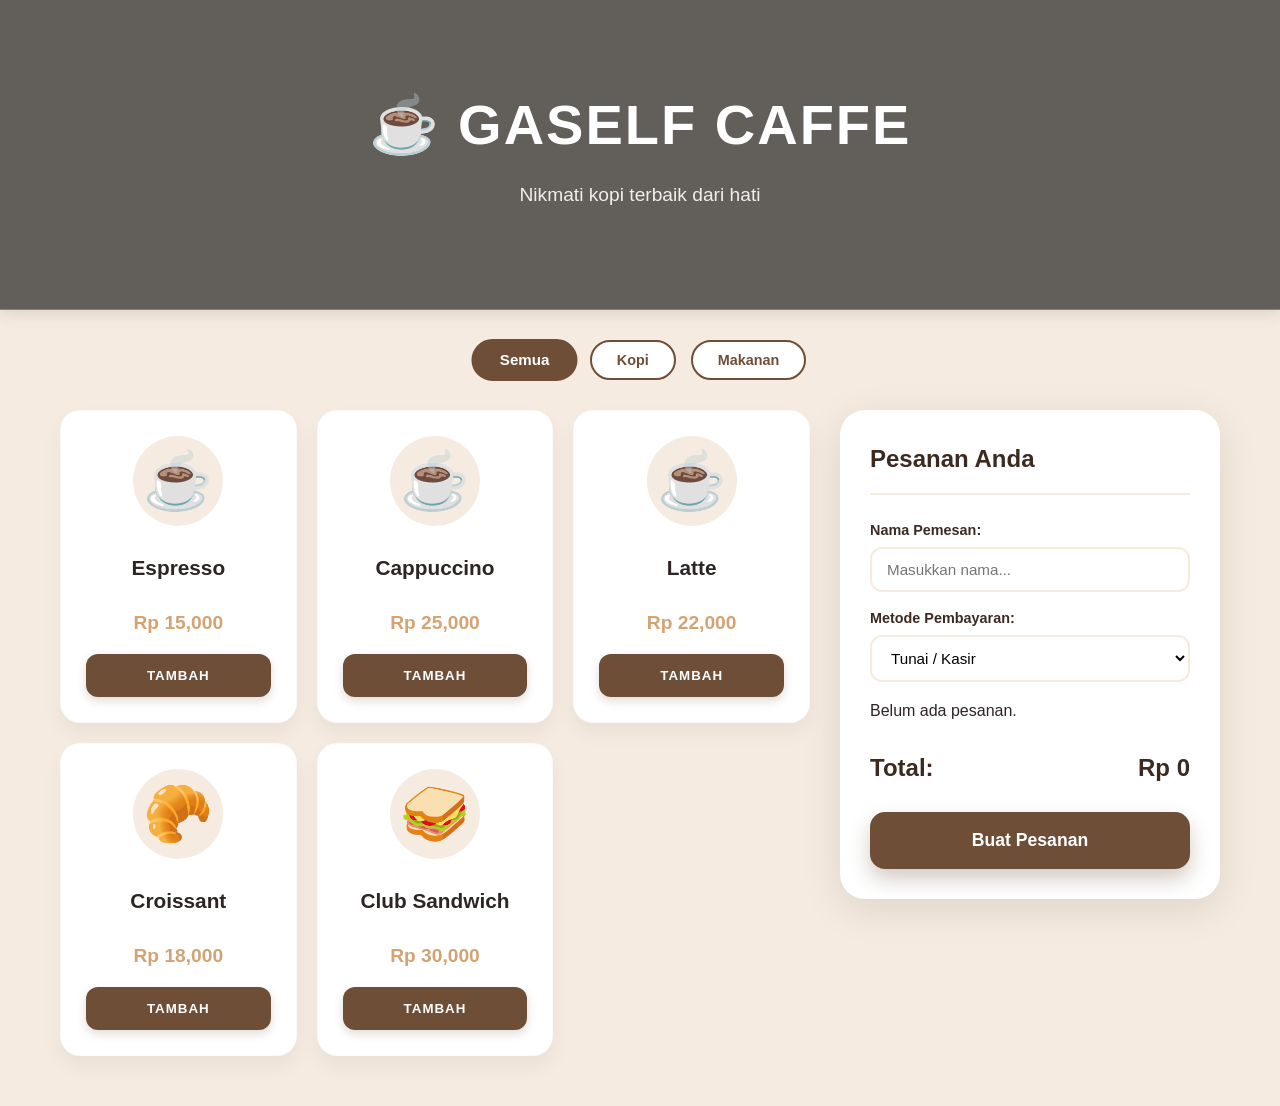
==== index.html @ 6dd18701 "Add files via upload" ====
<!DOCTYPE html>
<html lang="id">
<head>
    <meta charset="UTF-8">
    <meta name="viewport" content="width=device-width, initial-scale=1.0">
    <title>Kopi Senja - Premium Order</title>
    <link rel="stylesheet" href="style.css">
    <link href="https://googleapis.com" rel="stylesheet">
</head>
<body>

    <header>
        <h1>☕ Gaself Caffe</h1>
        <p>Nikmati kopi terbaik dari hati</p>
    </header>

    <div class="filter-container">
        <button class="btn-filter active" onclick="filterMenu('semua', this)">Semua</button>
        <button class="btn-filter" onclick="filterMenu('kopi', this)">Kopi</button>
        <button class="btn-filter" onclick="filterMenu('makanan', this)">Makanan</button>
    </div>

    <main class="main-content">
        <!-- Daftar Menu -->
        <div class="container" id="menu-container"></div>

        <!-- Sidebar Keranjang -->
        <aside class="cart-sidebar">
            <div class="cart">
                <h3>Pesanan Anda</h3>
                
                <div class="input-group">
                    <label>Nama Pemesan:</label>
                    <input type="text" id="customer-name" placeholder="Masukkan nama..." autocomplete="off">
                </div>

                <div class="input-group">
                    <label>Metode Pembayaran:</label>
                    <select id="payment-method">
                        <option value="Tunai">Tunai / Kasir</option>
                        <option value="QRIS">QRIS / E-Wallet</option>
                        <option value="Transfer">Transfer Bank</option>
                    </select>
                </div>

                <div id="cart-items">
                    <p class="empty-msg">Belum ada pesanan.</p>
                </div>

                <div class="cart-footer">
                    <div class="total-section">
                        <span>Total:</span>
                        <span id="total-price">Rp 0</span>
                    </div>
                    <button class="btn-checkout" onclick="buatPesanan()">Buat Pesanan</button>
                </div>
            </div>
        </aside>
    </main>

    <!-- MODAL QRIS -->
    <div id="qris-modal" class="modal">
        <div class="modal-content">
            <span class="close" onclick="closeModal()">&times;</span>
            <h3>Scan untuk Membayar</h3>
            <p>Silakan scan QRIS di bawah ini:</p>
            <img src="https://qrserver.com" alt="QRIS Code">
            <p id="qris-total" style="font-weight: bold; font-size: 1.2rem; margin-top: 10px;"></p>
            <button class="btn-add" onclick="orderSelesai()">Sudah Bayar</button>
        </div>
    </div>

    <script>
        const menu = [
            { id: 1, nama: "Espresso", harga: 15000, kategori: "kopi", img: "☕" },
            { id: 2, nama: "Cappuccino", harga: 25000, kategori: "kopi", img: "☕" },
            { id: 3, nama: "Latte", harga: 22000, kategori: "kopi", img: "☕" },
            { id: 4, nama: "Croissant", harga: 18000, kategori: "makanan", img: "🥐" },
            { id: 5, nama: "Club Sandwich", harga: 30000, kategori: "makanan", img: "🥪" }
        ];

        let cart = {};

        function renderMenu(kat = 'semua') {
            const container = document.getElementById('menu-container');
            container.innerHTML = '';
            const filtered = kat === 'semua' ? menu : menu.filter(m => m.kategori === kat);
            filtered.forEach(item => {
                container.innerHTML += `
                    <div class="menu-item">
                        <div class="item-img">${item.img}</div>
                        <h3>${item.nama}</h3>
                        <p class="price">Rp ${item.harga.toLocaleString()}</p>
                        <button class="btn-add" onclick="changeQty(${item.id}, 1)">Tambah</button>
                    </div>
                `;
            });
        }

        function filterMenu(kat, btn) {
            document.querySelectorAll('.btn-filter').forEach(b => b.classList.remove('active'));
            btn.classList.add('active');
            renderMenu(kat);
        }

        function changeQty(id, delta) {
            if (!cart[id]) { if (delta > 0) cart[id] = 1; } 
            else { cart[id] += delta; if (cart[id] <= 0) delete cart[id]; }
            updateCart();
        }

        function updateCart() {
            const cartList = document.getElementById('cart-items');
            const totalDisplay = document.getElementById('total-price');
            const keys = Object.keys(cart);
            if (keys.length === 0) {
                cartList.innerHTML = '<p class="empty-msg">Belum ada pesanan.</p>';
                totalDisplay.innerText = 'Rp 0';
                return;
            }
            cartList.innerHTML = '';
            let total = 0;
            keys.forEach(id => {
                const item = menu.find(m => m.id == id);
                total += item.harga * cart[id];
                cartList.innerHTML += `
                    <div class="cart-item">
                        <div class="item-info"><strong>${item.nama}</strong><span>Rp ${item.harga.toLocaleString()}</span></div>
                        <div class="qty-control">
                            <button onclick="changeQty(${id}, -1)">-</button><span>${cart[id]}</span><button onclick="changeQty(${id}, 1)">+</button>
                        </div>
                    </div>
                `;
            });
            totalDisplay.innerText = `Rp ${total.toLocaleString()}`;
        }

        function buatPesanan() {
            const nama = document.getElementById('customer-name').value;
            const metode = document.getElementById('payment-method').value;
            const total = document.getElementById('total-price').innerText;
            if (!nama) return alert("Masukkan nama pemesan!");
            if (Object.keys(cart).length === 0) return alert("Keranjang kosong!");

            if (metode === "QRIS") {
                document.getElementById('qris-total').innerText = "Total: " + total;
                document.getElementById('qris-modal').style.display = "block";
            } else {
                alert(`Pesanan diterima!\nNama: ${nama}\nMetode: ${metode}\nTotal: ${total}`);
                orderSelesai();
            }
        }

        function orderSelesai() {
            cart = {};
            document.getElementById('customer-name').value = '';
            document.getElementById('qris-modal').style.display = "none";
            updateCart();
            alert("Pesanan Anda sedang diproses!");
        }

        function closeModal() { document.getElementById('qris-modal').style.display = "none"; }
        renderMenu();
    </script>
</body>
</html>
---- style.css ----
/* --- Google Fonts --- */
@import url('https://googleapis.com');

/* --- Root Variables (Warna Tema) --- */
:root {
    --primary: #6f4e37;       /* Cokelat Kopi */
    --primary-dark: #3c2a21;  /* Cokelat Tua */
    --accent: #d4a373;        /* Krem Kayu */
    --light: #f5ebe0;         /* Background Lembut */
    --white: #ffffff;
    --text: #2d2424;
    --shadow: rgba(0, 0, 0, 0.1);
}

/* --- Pengaturan Dasar --- */
* {
    box-sizing: border-box;
    transition: all 0.3s ease;
}

body {
    font-family: 'Poppins', sans-serif;
    background-color: var(--light);
    color: var(--text);
    margin: 0;
    padding: 0;
    line-height: 1.6;
}

/* --- Header Mewah --- */
header {
    background: linear-gradient(rgba(0,0,0,0.6), rgba(0,0,0,0.6)), 
                url('https://unsplash.com');
    background-size: cover;
    background-position: center;
    color: var(--white);
    text-align: center;
    padding: 80px 20px;
    margin-bottom: 30px;
    box-shadow: 0 4px 15px var(--shadow);
}

header h1 {
    margin: 0;
    font-size: 3.5rem;
    letter-spacing: 2px;
    text-transform: uppercase;
}

header p {
    font-size: 1.2rem;
    opacity: 0.9;
    margin-top: 10px;
}

/* --- Filter Kategori --- */
.filter-container {
    display: flex;
    justify-content: center;
    gap: 15px;
    margin-bottom: 30px;
    padding: 0 20px;
}

.btn-filter {
    padding: 10px 25px;
    border: 2px solid var(--primary);
    background: var(--white);
    color: var(--primary);
    border-radius: 30px;
    cursor: pointer;
    font-weight: 600;
    font-size: 0.9rem;
}

.btn-filter.active, .btn-filter:hover {
    background: var(--primary);
    color: var(--white);
    transform: scale(1.05);
}

/* --- Layout Utama (Perbaikan Kolom) --- */
.main-content {
    display: grid;
    grid-template-columns: 1fr 380px;
    gap: 30px;
    max-width: 1200px;
    margin: 0 auto;
    padding: 0 20px 50px 20px;
    align-items: start; /* Supaya kolom menu tidak memanjang kebawah mengikuti keranjang */
}

/* --- Grid Menu --- */
.container {
    display: grid;
    grid-template-columns: repeat(auto-fill, minmax(220px, 1fr));
    grid-auto-rows: max-content; 
    gap: 20px;
    align-items: start;
}

.menu-item {
    background: var(--white);
    padding: 25px;
    border-radius: 20px;
    text-align: center;
    box-shadow: 0 10px 20px rgba(0,0,0,0.05);
    border: 1px solid rgba(0,0,0,0.02);
    height: fit-content; 
    display: flex;
    flex-direction: column;
    justify-content: center;
}

.menu-item:hover {
    transform: translateY(-10px);
    box-shadow: 0 15px 30px rgba(0,0,0,0.1);
}

.item-img {
    font-size: 3.5rem; 
    background: var(--light);
    width: 90px;
    height: 90px;
    line-height: 90px;
    border-radius: 50%;
    margin: 0 auto 15px;
}

.menu-item h3 {
    margin: 10px 0 5px;
    font-size: 1.3rem;
}

.price {
    color: var(--accent);
    font-weight: 700;
    font-size: 1.2rem;
    margin-bottom: 15px;
}

/* --- Tombol TAMBAH Premium --- */
.btn-add {
    background: var(--primary);
    color: var(--white);
    border: none;
    padding: 14px;
    width: 100%;
    border-radius: 12px;
    cursor: pointer;
    font-weight: 700;
    text-transform: uppercase;
    letter-spacing: 1px;
    box-shadow: 0 4px 10px rgba(111, 78, 55, 0.2);
    display: flex;
    align-items: center;
    justify-content: center;
}

.btn-add:hover {
    background: var(--primary-dark);
    transform: translateY(-3px);
    box-shadow: 0 6px 15px rgba(111, 78, 55, 0.3);
}

.btn-add:active {
    transform: scale(0.95);
}

/* --- Sidebar Keranjang --- */
.cart {
    background: var(--white);
    padding: 30px;
    border-radius: 25px;
    box-shadow: 0 10px 40px rgba(0,0,0,0.1);
    position: sticky;
    top: 30px;
    height: fit-content;
}

.cart h3 {
    border-bottom: 2px solid var(--light);
    padding-bottom: 15px;
    margin-top: 0;
    font-size: 1.5rem;
    color: var(--primary-dark);
}

/* --- Form Input Pesanan --- */
.input-group {
    margin-bottom: 15px;
    text-align: left;
}

.input-group label {
    display: block;
    font-weight: 600;
    font-size: 0.9rem;
    margin-bottom: 5px;
    color: var(--primary-dark);
}

.input-group input, 
.input-group select {
    width: 100%;
    padding: 12px 15px;
    border: 2px solid var(--light);
    border-radius: 12px;
    font-family: inherit;
    font-size: 0.95rem;
    outline: none;
    background-color: var(--white);
}

.input-group input:focus,
.input-group select:focus {
    border-color: var(--primary);
}

/* --- Daftar Item di Keranjang --- */
.cart-item {
    display: flex;
    justify-content: space-between;
    align-items: center;
    padding: 15px 0;
    border-bottom: 1px solid #f1f1f1;
}

.item-info strong {
    display: block;
    font-size: 1rem;
}

.item-info span {
    color: #888;
    font-size: 0.9rem;
}

.qty-control {
    display: flex;
    align-items: center;
    gap: 12px;
    background: var(--light);
    padding: 5px 10px;
    border-radius: 20px;
}

.qty-control button {
    width: 28px;
    height: 28px;
    border-radius: 50%;
    border: none;
    background: var(--white);
    color: var(--primary);
    font-weight: bold;
    cursor: pointer;
    box-shadow: 0 2px 5px rgba(0,0,0,0.1);
}

.qty-control span {
    font-weight: bold;
    min-width: 20px;
    text-align: center;
}

/* --- Bagian Total & Checkout --- */
.total-section {
    display: flex;
    justify-content: space-between;
    margin: 25px 0;
    font-size: 1.5rem;
    font-weight: 800;
    color: var(--primary-dark);
}

.btn-checkout {
    background: var(--primary);
    color: var(--white);
    border: none;
    width: 100%;
    padding: 18px;
    border-radius: 15px;
    font-size: 1.1rem;
    font-weight: 700;
    cursor: pointer;
    box-shadow: 0 10px 20px rgba(111, 78, 55, 0.3);
}

.btn-checkout:hover {
    background: var(--primary-dark);
    box-shadow: 0 15px 30px rgba(111, 78, 55, 0.4);
}

/* --- Modal QRIS --- */
.modal {
    display: none; 
    position: fixed; 
    z-index: 1000; 
    left: 0; top: 0;
    width: 100%; height: 100%; 
    background-color: rgba(0,0,0,0.8);
    backdrop-filter: blur(5px);
}

.modal-content {
    background-color: var(--white);
    margin: 10% auto;
    padding: 30px;
    border-radius: 25px;
    width: 380px;
    text-align: center;
    box-shadow: 0 20px 50px rgba(0,0,0,0.5);
}

.modal-content img {
    margin: 20px 0;
    border: 5px solid var(--light);
    border-radius: 15px;
}

.close {
    float: right;
    font-size: 28px;
    font-weight: bold;
    cursor: pointer;
    color: #aaa;
}

.close:hover { color: var(--text); }

/* --- Responsive (Mobile) --- */
@media (max-width: 900px) {
    .main-content {
        grid-template-columns: 1fr;
    }
    
    header h1 {
        font-size: 2.5rem;
    }
    
    .cart {
        position: static;
        margin-top: 20px;
    }
}
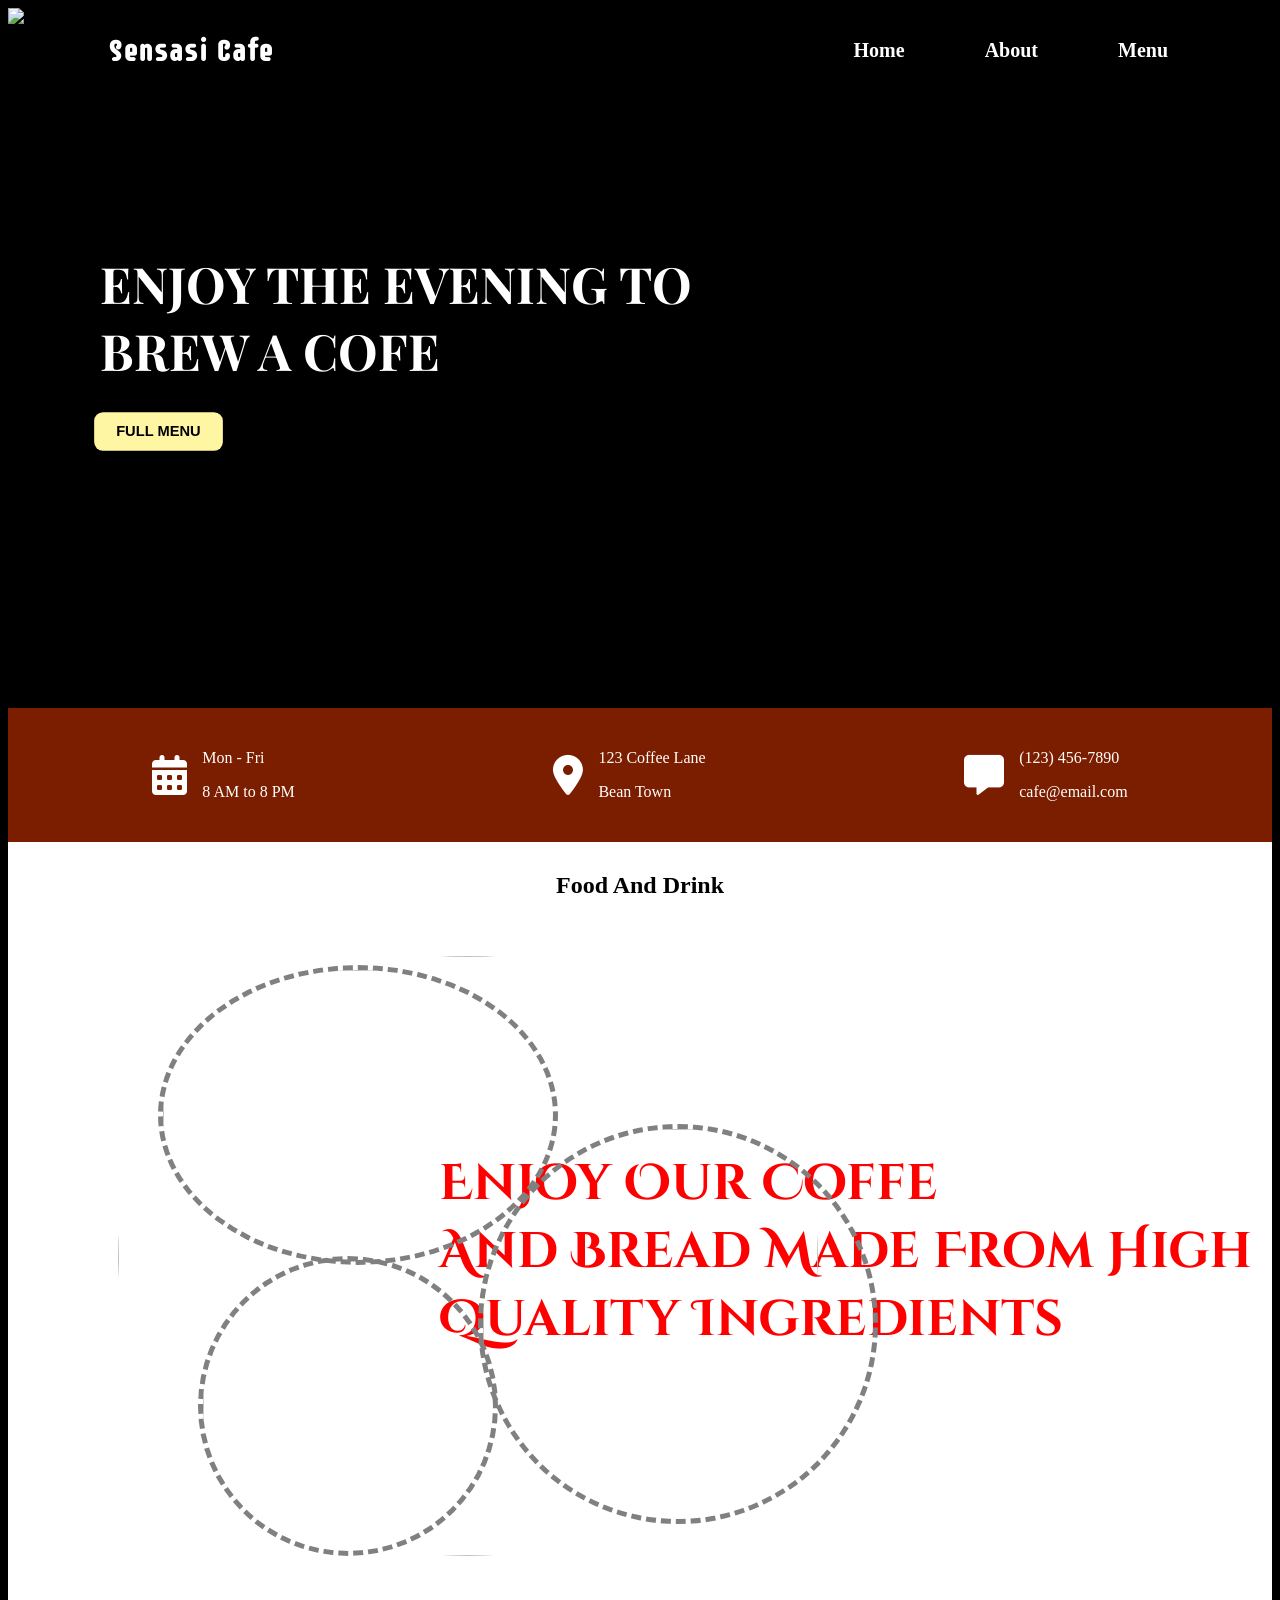
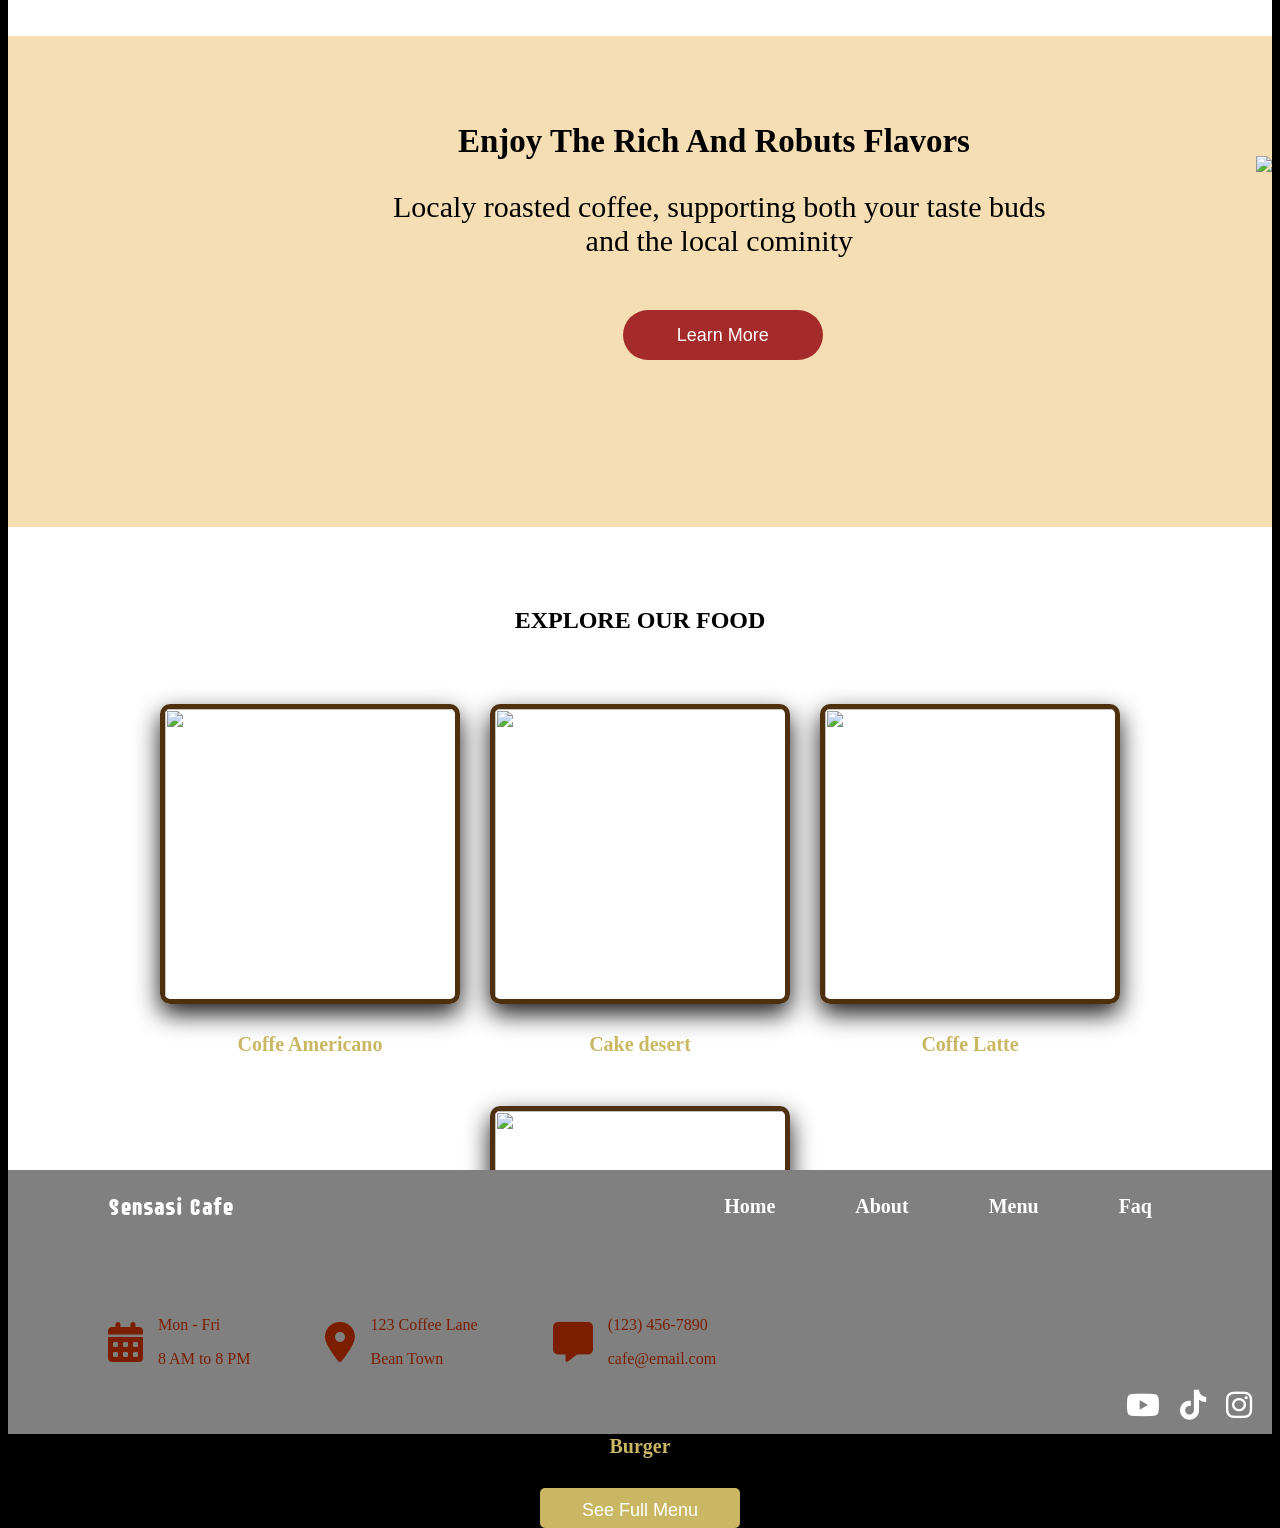
==== commit a4ce1682: "Add files via upload" ====
--- a/index.html
+++ b/index.html
@@ -1,166 +1,243 @@
 <!DOCTYPE html>
-<html lang="id">
+<html lang="en">
 <head>
     <meta charset="UTF-8">
     <meta name="viewport" content="width=device-width, initial-scale=1.0">
-    <title>Kopi Senja - Premium Order</title>
-    <link rel="stylesheet" href="style.css">
-    <link href="https://googleapis.com" rel="stylesheet">
+    <title>Document</title>
+    
+    <!-- CSS -->
+  <link rel="stylesheet" href="style.css">
+
+        <!--Font-->
+        <link rel="preconnect" href="https://fonts.googleapis.com">
+        <link rel="preconnect" href="https://fonts.gstatic.com" crossorigin>
+        <link href="https://fonts.googleapis.com/css2?family=Supermercado+One&display=swap" rel="stylesheet">
+
+        <!--Font-->
+        <link rel="preconnect" href="https://fonts.googleapis.com">
+        <link rel="preconnect" href="https://fonts.gstatic.com" crossorigin>
+        <link href="https://fonts.googleapis.com/css2?family=Playfair+Display:ital,wght@0,400..900;1,400..900&display=swap" rel="stylesheet">
+
+        <!--Logo-->
+        <link
+        rel="stylesheet"
+        href="https://cdnjs.cloudflare.com/ajax/libs/font-awesome/6.5.1/css/all.min.css"
+        />
+
+        <!---katakata-->
+        <link rel="preconnect" href="https://fonts.googleapis.com">
+        <link rel="preconnect" href="https://fonts.gstatic.com" crossorigin>
+        <link href="https://fonts.googleapis.com/css2?family=Cinzel+Decorative:wght@400;700;900&display=swap" rel="stylesheet">
+    
+        <link rel="stylesheet" href="https://cdnjs.cloudflare.com/ajax/libs/font-awesome/6.5.1/css/all.min.css">
+
 </head>
+
 <body>
 
-    <header>
-        <h1>☕ Gaself Caffe</h1>
-        <p>Nikmati kopi terbaik dari hati</p>
-    </header>
-
-    <div class="filter-container">
-        <button class="btn-filter active" onclick="filterMenu('semua', this)">Semua</button>
-        <button class="btn-filter" onclick="filterMenu('kopi', this)">Kopi</button>
-        <button class="btn-filter" onclick="filterMenu('makanan', this)">Makanan</button>
-    </div>
-
-    <main class="main-content">
-        <!-- Daftar Menu -->
-        <div class="container" id="menu-container"></div>
-
-        <!-- Sidebar Keranjang -->
-        <aside class="cart-sidebar">
-            <div class="cart">
-                <h3>Pesanan Anda</h3>
-                
-                <div class="input-group">
-                    <label>Nama Pemesan:</label>
-                    <input type="text" id="customer-name" placeholder="Masukkan nama..." autocomplete="off">
-                </div>
-
-                <div class="input-group">
-                    <label>Metode Pembayaran:</label>
-                    <select id="payment-method">
-                        <option value="Tunai">Tunai / Kasir</option>
-                        <option value="QRIS">QRIS / E-Wallet</option>
-                        <option value="Transfer">Transfer Bank</option>
-                    </select>
-                </div>
-
-                <div id="cart-items">
-                    <p class="empty-msg">Belum ada pesanan.</p>
-                </div>
-
-                <div class="cart-footer">
-                    <div class="total-section">
-                        <span>Total:</span>
-                        <span id="total-price">Rp 0</span>
-                    </div>
-                    <button class="btn-checkout" onclick="buatPesanan()">Buat Pesanan</button>
-                </div>
+ <!-- NAVBAR -->
+<nav>
+    <div class="logo">
+        <h1>Sensasi Cafe</h1>
+    </div>
+
+    <ul class="item">
+        <li><a href="#home">Home</a></li>
+        <li><a href="#about">About</a></li>
+        <li><a href="#menu">Menu</a></li>
+    </ul>
+</nav>
+
+    <!-- HERO -->
+<div class="hero">
+        <img src="https://grosvenorcafe.co.uk/wp-content/uploads/2022/08/IMG_3518-1.jpg" alt="profile">
+        <div class="hero-text">
+            <h1>ENJOY THE EVENING TO</h1>
+            <h1>BREW A COFE</h1>
+            <button>FULL MENU</button>
+        </div>
+</div>
+
+
+
+<!--Background merah-->
+<section class="info">
+
+    <div class="box">
+    <i class="fa-solid fa-calendar-days"></i>
+        <div>
+            <p>Mon - Fri</p>
+            <p>8 AM to 8 PM</p>
+        </div>
+    </div>
+
+    <div class="box">
+        <i class="fa-solid fa-location-dot"></i>
+        <div>
+            <p>123 Coffee Lane</p>
+            <p>Bean Town</p>
+        </div>
+    </div>
+
+    <div class="box">
+        <i class="fa-solid fa-message"></i>
+        <div>
+            <p>(123) 456-7890</p>
+            <p>cafe@email.com</p>
+        </div>
+    </div>
+
+</section>
+
+<!--Backropund-->
+<section class="choice">
+    <div class="teks-choice">
+        <h1>Food And Drink</h1>
+    </div>
+
+    <!--kata kata-->
+
+    <div class="kata-kata">
+
+        <h1>
+            Enjoy Our Coffe <br>
+            And Bread Made From High<br>
+            Quality Ingredients
+        </h1>
+ 
+    </div>
+
+    <!--GAMBAR-->
+
+    <div class="gambar-menu">
+
+        <div class="bulatan">
+            <img src=https://tse1.mm.bing.net/th/id/OIP.4YqHYBnA2kpvUneJr-QINQHaEK?r=0&rs=1&pid=ImgDetMain&o=7&rm=3">
+        </div>
+
+       <div class="alpukat">
+           <img src="https://image.idntimes.com/post/20200513/80804982-1633679013439729-4856995162210626944-n-e76c8100d5dd1d2e835cbc2edf086597.jpg">
+        </div>
+
+        <div class="kopi">
+            <img src="https://neurosciencenews.com/files/2023/06/coffee-brain-caffeine-neuroscincces-1155x770.jpg">
+        </div>
+
+        <div class="bread">
+            <img src="https://duyt4h9nfnj50.cloudfront.net/resized/1535658769190-w2880-7e.jpg">
+        </div>
+
+    </div>
+
+
+</section>
+
+<!--INFO-->
+<section class="informasi">
+    
+    <button>Learn More</button>
+
+    <h1>Enjoy The Rich And Robuts Flavors</h1>
+    <p>Localy roasted coffee, supporting both your taste buds<br>
+    and the local cominity</p>
+
+
+
+    <div class="kopi-atas">
+        <img src="https://i.ibb.co/G3sWV32Z/360-F-718980783-DKLQd-Ae165vz9bm3-Dl-Gz-AF6789-LZ6qo9-20260511114721-1.png">
+    </div>
+
+</section>
+
+<!--menu-->
+<section class="menu">
+
+    <h1>EXPLORE OUR FOOD</h1>
+
+    <div class="menu-foto">
+
+        <div class="kartu">
+        <img src="https://myxtiq.ie/wp-content/uploads/2023/11/americano.jpg">
+        <p>Coffe Americano</p>
+        </div>
+
+        <div class="kartu">
+        <img src="https://wallpapers.com/images/hd/red-cake-desserts-1if90wfqdbba6mc8.jpg">
+        <p>Cake desert</p>
+        </div>
+        
+        <div class="kartu">
+            <img src="https://static.vecteezy.com/system/resources/thumbnails/049/632/997/small/heart-shaped-latte-art-in-a-white-cup-with-coffee-beans-isolated-on-wooden-table-side-view-of-taiwan-baked-food-photo.jpg">
+            <p>Coffe Latte</p>
+        </div>
+
+        <div class="kartu">
+            <img src="https://static01.nyt.com/images/2025/07/25/multimedia/kla-diner-style-burger-fkmj/kla-diner-style-burger-fkmj-mediumSquareAt3X.jpg">
+            <p>Burger</p>
+        </div>
+
+    </div>
+
+    <button>See Full Menu</button>
+
+</section>
+
+<!--more-->
+
+<section class="more">
+
+<nav>
+    <div class="logo">
+        <h1>Sensasi Cafe</h1>
+    </div>
+    
+    <ul class="item">
+        <li><a>Home</a></li>
+        <li><a>About</a></li>
+        <li><a>Menu</a></li>
+        <li><a>Faq</a></li>
+    </ul>
+</nav>
+
+<div class="sosmed">
+    <i class="fa-brands fa-youtube"></i>
+    <i class="fa-brands fa-tiktok"></i>
+    <i class="fa-brands fa-instagram"></i>
+</div>
+
+<div class="tanda">
+    <div class="tanda">
+            <i class="fa-solid fa-calendar-days"></i>
+            <div>
+                <p>Mon - Fri</p>
+                <p>8 AM to 8 PM</p>
             </div>
-        </aside>
-    </main>
-
-    <!-- MODAL QRIS -->
-    <div id="qris-modal" class="modal">
-        <div class="modal-content">
-            <span class="close" onclick="closeModal()">&times;</span>
-            <h3>Scan untuk Membayar</h3>
-            <p>Silakan scan QRIS di bawah ini:</p>
-            <img src="https://qrserver.com" alt="QRIS Code">
-            <p id="qris-total" style="font-weight: bold; font-size: 1.2rem; margin-top: 10px;"></p>
-            <button class="btn-add" onclick="orderSelesai()">Sudah Bayar</button>
-        </div>
-    </div>
-
-    <script>
-        const menu = [
-            { id: 1, nama: "Espresso", harga: 15000, kategori: "kopi", img: "☕" },
-            { id: 2, nama: "Cappuccino", harga: 25000, kategori: "kopi", img: "☕" },
-            { id: 3, nama: "Latte", harga: 22000, kategori: "kopi", img: "☕" },
-            { id: 4, nama: "Croissant", harga: 18000, kategori: "makanan", img: "🥐" },
-            { id: 5, nama: "Club Sandwich", harga: 30000, kategori: "makanan", img: "🥪" }
-        ];
-
-        let cart = {};
-
-        function renderMenu(kat = 'semua') {
-            const container = document.getElementById('menu-container');
-            container.innerHTML = '';
-            const filtered = kat === 'semua' ? menu : menu.filter(m => m.kategori === kat);
-            filtered.forEach(item => {
-                container.innerHTML += `
-                    <div class="menu-item">
-                        <div class="item-img">${item.img}</div>
-                        <h3>${item.nama}</h3>
-                        <p class="price">Rp ${item.harga.toLocaleString()}</p>
-                        <button class="btn-add" onclick="changeQty(${item.id}, 1)">Tambah</button>
-                    </div>
-                `;
-            });
-        }
-
-        function filterMenu(kat, btn) {
-            document.querySelectorAll('.btn-filter').forEach(b => b.classList.remove('active'));
-            btn.classList.add('active');
-            renderMenu(kat);
-        }
-
-        function changeQty(id, delta) {
-            if (!cart[id]) { if (delta > 0) cart[id] = 1; } 
-            else { cart[id] += delta; if (cart[id] <= 0) delete cart[id]; }
-            updateCart();
-        }
-
-        function updateCart() {
-            const cartList = document.getElementById('cart-items');
-            const totalDisplay = document.getElementById('total-price');
-            const keys = Object.keys(cart);
-            if (keys.length === 0) {
-                cartList.innerHTML = '<p class="empty-msg">Belum ada pesanan.</p>';
-                totalDisplay.innerText = 'Rp 0';
-                return;
-            }
-            cartList.innerHTML = '';
-            let total = 0;
-            keys.forEach(id => {
-                const item = menu.find(m => m.id == id);
-                total += item.harga * cart[id];
-                cartList.innerHTML += `
-                    <div class="cart-item">
-                        <div class="item-info"><strong>${item.nama}</strong><span>Rp ${item.harga.toLocaleString()}</span></div>
-                        <div class="qty-control">
-                            <button onclick="changeQty(${id}, -1)">-</button><span>${cart[id]}</span><button onclick="changeQty(${id}, 1)">+</button>
-                        </div>
-                    </div>
-                `;
-            });
-            totalDisplay.innerText = `Rp ${total.toLocaleString()}`;
-        }
-
-        function buatPesanan() {
-            const nama = document.getElementById('customer-name').value;
-            const metode = document.getElementById('payment-method').value;
-            const total = document.getElementById('total-price').innerText;
-            if (!nama) return alert("Masukkan nama pemesan!");
-            if (Object.keys(cart).length === 0) return alert("Keranjang kosong!");
-
-            if (metode === "QRIS") {
-                document.getElementById('qris-total').innerText = "Total: " + total;
-                document.getElementById('qris-modal').style.display = "block";
-            } else {
-                alert(`Pesanan diterima!\nNama: ${nama}\nMetode: ${metode}\nTotal: ${total}`);
-                orderSelesai();
-            }
-        }
-
-        function orderSelesai() {
-            cart = {};
-            document.getElementById('customer-name').value = '';
-            document.getElementById('qris-modal').style.display = "none";
-            updateCart();
-            alert("Pesanan Anda sedang diproses!");
-        }
-
-        function closeModal() { document.getElementById('qris-modal').style.display = "none"; }
-        renderMenu();
-    </script>
+        </div>
+
+        <div class="tanda">
+            <i class="fa-solid fa-location-dot"></i>
+            <div>
+                <p>123 Coffee Lane</p>
+                <p>Bean Town</p>
+            </div>
+        </div>
+
+        <div class="tanda">
+            <i class="fa-solid fa-message"></i>
+            <div>
+                <p>(123) 456-7890</p>
+                <p>cafe@email.com</p>
+            </div>
+        </div>
+</div>
+
+</section>
+
+<script>
+    if(window.innerWidth <= 768){
+        window.location.href = "mobile.html";
+    }
+</script>
+
 </body>
-</html>
+</html>
--- a/style.css
+++ b/style.css
@@ -1,345 +1,365 @@
-/* --- Google Fonts --- */
-@import url('https://googleapis.com');
-
-/* --- Root Variables (Warna Tema) --- */
-:root {
-    --primary: #6f4e37;       /* Cokelat Kopi */
-    --primary-dark: #3c2a21;  /* Cokelat Tua */
-    --accent: #d4a373;        /* Krem Kayu */
-    --light: #f5ebe0;         /* Background Lembut */
-    --white: #ffffff;
-    --text: #2d2424;
-    --shadow: rgba(0, 0, 0, 0.1);
-}
-
-/* --- Pengaturan Dasar --- */
+/* ================= RESET ================= */
 * {
     box-sizing: border-box;
-    transition: all 0.3s ease;
 }
 
 body {
-    font-family: 'Poppins', sans-serif;
-    background-color: var(--light);
-    color: var(--text);
+    background-color: rgb(0, 0, 0);
+    overflow-x: hidden;
+}
+
+/* ================= NAVBAR ================= */
+nav { 
+    position: absolute;
+    width: 100%;
+    display: flex;
+    justify-content: space-between;
+    align-items: center;
+    padding: 0px 10px;
+    font-weight: bold;
+    font-size: 20px;
+    z-index: 1000;
+}
+
+.logo {
+    display: flex;
+    position: relative;
+    color: white;
+    font-weight: bold;
+    left: 90px;
+}
+
+.logo h1 {
+    font-family: "Supermercado One", sans-serif;
+}
+
+.item {
+    display: flex;
+    position: relative;
+    gap: 80px;
+    list-style: none;
+    margin: 10px;
+    padding: 0;
+    right: 100px;
+}
+
+.item a {
+    color: white;
+    text-decoration: none;
+    position: relative;
+}
+
+.item a::after {
+    content: "";
+    position: absolute;
+    left: 0;
+    bottom: -5px;
+    width: 0%;
+    height: 2px;
+    background: rgb(255, 255, 255);
+    transition: 0.3s;
+}
+
+.item a:hover::after,
+.item a.active::after {
+    width: 100%;
+}
+
+/* ================= FOOD FOTO ================= */
+.hero {
+    width: 100%;
+    height: 700px;
+    overflow: hidden;
+    margin-top: 0;
+}
+
+.hero img {
+    width: 100%;
+    height: 800px;
+}
+
+/* ================= HERO ================= */
+.hero-text {
+    position: absolute;
+    top: 250px;
+    left: 100px;
+
+    color: rgb(255, 255, 255);
+    font-size: 25px;
+    font-weight: bold;
+}
+
+.hero-text h1 {
     margin: 0;
+    font-family: "Playfair Display", serif;
+}
+
+.hero-text button {
+    padding: 10px 20px;
+    margin-top: 30px;
+    margin-right: 10px;
+    border: none;
+    border-radius: 8px;
+    cursor: pointer;
+    transition: 0.3s;
+}
+
+.hero-text button {
+    transform: scale(1.1);
+    background: rgb(255, 246, 164);
+    color: black;
+    font-weight: bold;
+}
+
+/* ================= navbar merah ================= */
+.info {
+    background: #7b1e00;
+    color: white;
+
+    display: flex;
+    justify-content: space-around;
+    align-items: center;
+
+    padding: 25px;
+    gap: 20px;
+
+    flex-wrap: wrap;
+}
+
+.box {
+    display: flex;
+    align-items: center;
+    gap: 15px;
+}
+
+.box i {
+    font-size: 40px;
+}
+
+/* ================= TENTANG ================= */
+.choice {
+    background: white;
+    padding: 10px;
+    height: 21cm;
+}
+
+.gambar-menu {
+    position: relative;
+    left: 100px;
+    top: -250px;
+}
+
+.teks-choice h1 {
+    display: flex;
+    text-align: center;
+    justify-content: center;
+}
+
+.bulatan img {
     padding: 0;
-    line-height: 1.6;
-}
-
-/* --- Header Mewah --- */
-header {
-    background: linear-gradient(rgba(0,0,0,0.6), rgba(0,0,0,0.6)), 
-                url('https://unsplash.com');
-    background-size: cover;
-    background-position: center;
-    color: var(--white);
+    height: 600px;
+    width: 700px;
+    top: -800px;
+    display: flex;
+    justify-content: center;
+    border-radius: 50%;
+}
+
+.alpukat img {
+    position: relative;
+    width: 300px;
+    height: 300px;
+    border: 5px dashed gray;
+    border-radius: 50%;
+    top: -300px;
+    left: 80px;
+}
+
+.kopi img {
+    position: relative; 
+    width: 400px;
+    height: 300px;
+    border: 5px dashed gray;
+    top: -900px;
+    border-radius: 50%;
+    left: 40px;
+}
+
+.bread img {
+    position: relative; 
+    width: 400px;
+    height: 400px;
+    top: -1050px;
+    left: 360px;
+    border: 5px dashed gray;
+    border-radius: 50%;
+}
+
+.kata-kata h1 {
+    color: rgb(255, 0, 0);
+    display: flex;
+    align-items: center;
+    justify-content: right;
+    padding: 10px;
+    gap: 0;
+    font-size: 50px;
+    font-weight: bold;
+    position: relative;
+    right: 0px;
+    top: 200px;
+    font-family: "Cinzel Decorative", serif;
+}
+
+/* ================= INFO ================= */
+.informasi {
+    background: wheat;
+    padding: 10px;
+    width: 100%;
+    height: 13cm;
+    position: relative;
+}
+
+.informasi button {
+    position: relative;
+    left: 16cm;
+    top: 7cm;
+    padding: 12px 25px;
+    background: brown;
+    color: white;
+    border: none;
+    border-radius: 30px;
+    font-size: 18px;
+    cursor: pointer;
+    width: 200px;
+    height: 50px;
+    position: relative;
+}
+
+.informasi button:hover {
+    background: black;
+    transform: scale(1.05);
+    transition: 0.3s;
+}
+
+.informasi h1 {
+    display: flex;
+    font-size: 33px;
+    position: relative;
+    left: 440px;
+    top: 0px;
+    align-items: center;
+}
+
+.informasi p {
+    display: flex;
+    align-items: center;
+    font-size: 30px;
+    position: relative;
+    top: 0px;
     text-align: center;
-    padding: 80px 20px;
-    margin-bottom: 30px;
-    box-shadow: 0 4px 15px var(--shadow);
-}
-
-header h1 {
-    margin: 0;
-    font-size: 3.5rem;
-    letter-spacing: 2px;
-    text-transform: uppercase;
-}
-
-header p {
-    font-size: 1.2rem;
-    opacity: 0.9;
-    margin-top: 10px;
-}
-
-/* --- Filter Kategori --- */
-.filter-container {
+    left: 375px;
+}
+
+.kopi-atas {
+    position: absolute;
+    right: 0;
+    top: 120px;
+}
+
+.kopi-atas img {
+    width: 500px;
+}
+
+/* ================= MENU ================= */
+.menu {
+    background: white;
+    width: 100%;
+    height: 17cm;
+    padding: 10px;
+}
+
+.menu h1 {
     display: flex;
     justify-content: center;
+    font-weight: bold;
+    padding: 50px;
+}
+
+.menu-foto {
+    display: flex;
+    gap: 30px;
+    justify-content: center;
+    flex-wrap: wrap;
+}
+
+.menu-foto img {
+    width: 300px;
+    height: 300px;
+    border-radius: 10px;
+    border: 5px solid rgb(78, 48, 14);
+    box-shadow: 0 10px 25px rgba(0, 0, 0, 0.9);
+}
+
+.kartu p {
+    text-align: center;
+    font-weight: bold;
+    font-size: 20px;
+    color: rgb(202, 183, 100);
+}
+
+.menu button {
+    display: block;
+    position: relative;
+    margin: 40px auto;
+    top: -30px;
+
+    padding: 12px 25px;
+    background: rgb(202, 183, 100);
+    color: white;
+    border: none;
+    border-radius: 5px;
+    font-size: 18px;
+    cursor: pointer;
+    width: 200px;
+    height: 40px;
+}
+
+/* ================= MORE ================= */
+.more {
+    background: gray;
+    position: relative;
+    width: 100%;
+    height: 7cm;
+}
+
+.sosmed {
+    position: relative;
+    top: 200px;
+    display: flex;
+    gap: 20px;
+    justify-content: right;
+    padding: 20px;
+    font-size: 30px;
+    color: white;
+    cursor: pointer;
+}
+
+.sosmed i:hover {
+    transform: scale(1.2);
+    transition: 0.3s;
+    color: brown;
+}
+
+.tanda {
+    position: relative;
+    left: 20px;
+    display: flex;
+    align-items: center;
     gap: 15px;
-    margin-bottom: 30px;
-    padding: 0 20px;
-}
-
-.btn-filter {
-    padding: 10px 25px;
-    border: 2px solid var(--primary);
-    background: var(--white);
-    color: var(--primary);
-    border-radius: 30px;
-    cursor: pointer;
-    font-weight: 600;
-    font-size: 0.9rem;
-}
-
-.btn-filter.active, .btn-filter:hover {
-    background: var(--primary);
-    color: var(--white);
-    transform: scale(1.05);
-}
-
-/* --- Layout Utama (Perbaikan Kolom) --- */
-.main-content {
-    display: grid;
-    grid-template-columns: 1fr 380px;
-    gap: 30px;
-    max-width: 1200px;
-    margin: 0 auto;
-    padding: 0 20px 50px 20px;
-    align-items: start; /* Supaya kolom menu tidak memanjang kebawah mengikuti keranjang */
-}
-
-/* --- Grid Menu --- */
-.container {
-    display: grid;
-    grid-template-columns: repeat(auto-fill, minmax(220px, 1fr));
-    grid-auto-rows: max-content; 
-    gap: 20px;
-    align-items: start;
-}
-
-.menu-item {
-    background: var(--white);
-    padding: 25px;
-    border-radius: 20px;
-    text-align: center;
-    box-shadow: 0 10px 20px rgba(0,0,0,0.05);
-    border: 1px solid rgba(0,0,0,0.02);
-    height: fit-content; 
-    display: flex;
-    flex-direction: column;
-    justify-content: center;
-}
-
-.menu-item:hover {
-    transform: translateY(-10px);
-    box-shadow: 0 15px 30px rgba(0,0,0,0.1);
-}
-
-.item-img {
-    font-size: 3.5rem; 
-    background: var(--light);
-    width: 90px;
-    height: 90px;
-    line-height: 90px;
-    border-radius: 50%;
-    margin: 0 auto 15px;
-}
-
-.menu-item h3 {
-    margin: 10px 0 5px;
-    font-size: 1.3rem;
-}
-
-.price {
-    color: var(--accent);
-    font-weight: 700;
-    font-size: 1.2rem;
-    margin-bottom: 15px;
-}
-
-/* --- Tombol TAMBAH Premium --- */
-.btn-add {
-    background: var(--primary);
-    color: var(--white);
-    border: none;
-    padding: 14px;
-    width: 100%;
-    border-radius: 12px;
-    cursor: pointer;
-    font-weight: 700;
-    text-transform: uppercase;
-    letter-spacing: 1px;
-    box-shadow: 0 4px 10px rgba(111, 78, 55, 0.2);
-    display: flex;
-    align-items: center;
-    justify-content: center;
-}
-
-.btn-add:hover {
-    background: var(--primary-dark);
-    transform: translateY(-3px);
-    box-shadow: 0 6px 15px rgba(111, 78, 55, 0.3);
-}
-
-.btn-add:active {
-    transform: scale(0.95);
-}
-
-/* --- Sidebar Keranjang --- */
-.cart {
-    background: var(--white);
     padding: 30px;
-    border-radius: 25px;
-    box-shadow: 0 10px 40px rgba(0,0,0,0.1);
-    position: sticky;
-    top: 30px;
-    height: fit-content;
-}
-
-.cart h3 {
-    border-bottom: 2px solid var(--light);
-    padding-bottom: 15px;
-    margin-top: 0;
-    font-size: 1.5rem;
-    color: var(--primary-dark);
-}
-
-/* --- Form Input Pesanan --- */
-.input-group {
-    margin-bottom: 15px;
-    text-align: left;
-}
-
-.input-group label {
-    display: block;
-    font-weight: 600;
-    font-size: 0.9rem;
-    margin-bottom: 5px;
-    color: var(--primary-dark);
-}
-
-.input-group input, 
-.input-group select {
-    width: 100%;
-    padding: 12px 15px;
-    border: 2px solid var(--light);
-    border-radius: 12px;
-    font-family: inherit;
-    font-size: 0.95rem;
-    outline: none;
-    background-color: var(--white);
-}
-
-.input-group input:focus,
-.input-group select:focus {
-    border-color: var(--primary);
-}
-
-/* --- Daftar Item di Keranjang --- */
-.cart-item {
-    display: flex;
-    justify-content: space-between;
-    align-items: center;
-    padding: 15px 0;
-    border-bottom: 1px solid #f1f1f1;
-}
-
-.item-info strong {
-    display: block;
-    font-size: 1rem;
-}
-
-.item-info span {
-    color: #888;
-    font-size: 0.9rem;
-}
-
-.qty-control {
-    display: flex;
-    align-items: center;
-    gap: 12px;
-    background: var(--light);
-    padding: 5px 10px;
-    border-radius: 20px;
-}
-
-.qty-control button {
-    width: 28px;
-    height: 28px;
-    border-radius: 50%;
-    border: none;
-    background: var(--white);
-    color: var(--primary);
-    font-weight: bold;
-    cursor: pointer;
-    box-shadow: 0 2px 5px rgba(0,0,0,0.1);
-}
-
-.qty-control span {
-    font-weight: bold;
-    min-width: 20px;
-    text-align: center;
-}
-
-/* --- Bagian Total & Checkout --- */
-.total-section {
-    display: flex;
-    justify-content: space-between;
-    margin: 25px 0;
-    font-size: 1.5rem;
-    font-weight: 800;
-    color: var(--primary-dark);
-}
-
-.btn-checkout {
-    background: var(--primary);
-    color: var(--white);
-    border: none;
-    width: 100%;
-    padding: 18px;
-    border-radius: 15px;
-    font-size: 1.1rem;
-    font-weight: 700;
-    cursor: pointer;
-    box-shadow: 0 10px 20px rgba(111, 78, 55, 0.3);
-}
-
-.btn-checkout:hover {
-    background: var(--primary-dark);
-    box-shadow: 0 15px 30px rgba(111, 78, 55, 0.4);
-}
-
-/* --- Modal QRIS --- */
-.modal {
-    display: none; 
-    position: fixed; 
-    z-index: 1000; 
-    left: 0; top: 0;
-    width: 100%; height: 100%; 
-    background-color: rgba(0,0,0,0.8);
-    backdrop-filter: blur(5px);
-}
-
-.modal-content {
-    background-color: var(--white);
-    margin: 10% auto;
-    padding: 30px;
-    border-radius: 25px;
-    width: 380px;
-    text-align: center;
-    box-shadow: 0 20px 50px rgba(0,0,0,0.5);
-}
-
-.modal-content img {
-    margin: 20px 0;
-    border: 5px solid var(--light);
-    border-radius: 15px;
-}
-
-.close {
-    float: right;
-    font-size: 28px;
-    font-weight: bold;
-    cursor: pointer;
-    color: #aaa;
-}
-
-.close:hover { color: var(--text); }
-
-/* --- Responsive (Mobile) --- */
-@media (max-width: 900px) {
-    .main-content {
-        grid-template-columns: 1fr;
-    }
-    
-    header h1 {
-        font-size: 2.5rem;
-    }
-    
-    .cart {
-        position: static;
-        margin-top: 20px;
-    }
-}
+    color: #7b1e00;
+}
+
+.tanda i {
+    font-size: 40px;
+}
